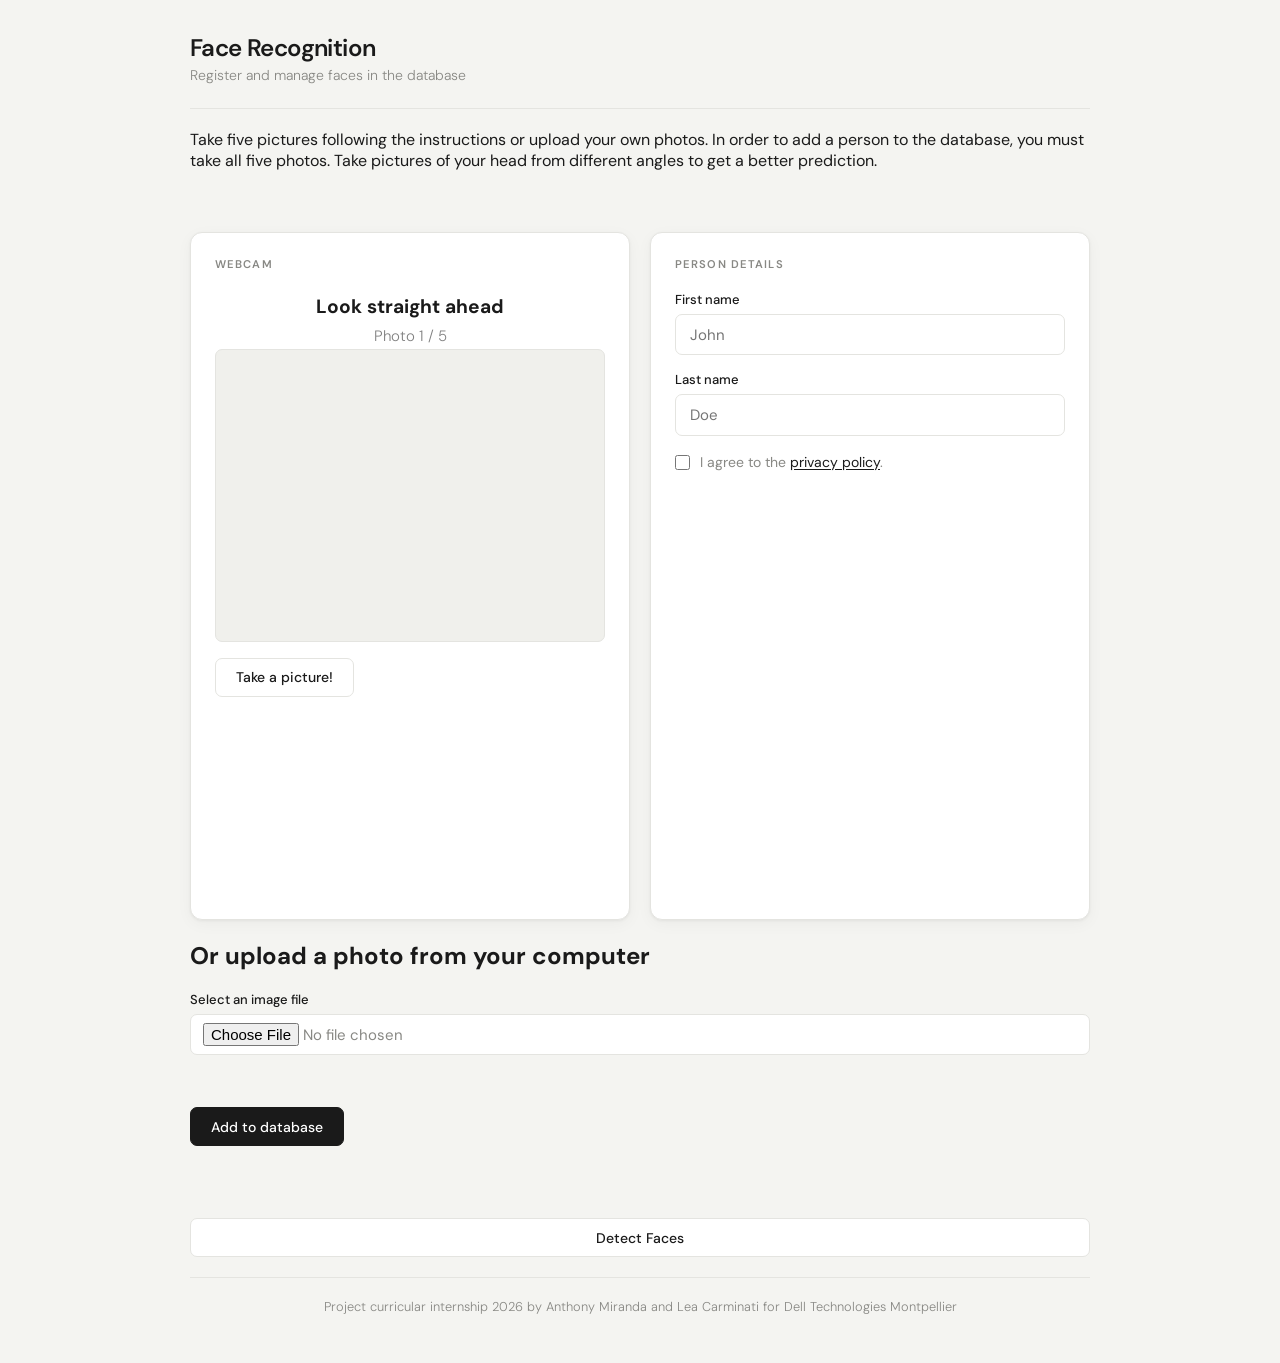
==== siteWeb/index.html @ e2b5a52c "retake pic" ====
<!DOCTYPE html>
<head>
    <meta charset="UTF-8">
    <title>Face Recognition</title>
    <link rel="stylesheet" href="style.css">
</head>
<body>

<div class="container">
 
    <!-- HEADER -->
    <header class="page-header">
        <h1>Face Recognition</h1>
        <p class="subtitle">Register and manage faces in the database</p>
    </header>
    <p>Take five pictures following the instructions or upload your own photos. 
        In order to add a person to the database, you must take all five photos. 
        Take pictures of your head from different angles to get a better prediction.</p>
    </br>

    <!--MAIN GRID  (webcam left and form right) -->
    <div class="main-grid">
        <!-- webcam -->
        <div class="section-card">
            <h2>Webcam</h2>
            
            <p id="instruction" style="font-size: 1.2em; font-weight: bold; text-align: center;">Look straight ahead</p>
            <p id="step" style="text-align: center; color: gray;">Photo 1 / 5</p>

            <div class="webcam-wrapper">
                <video id="webcam" autoplay playsinline></video>
            </div>

            <canvas id="canvas" style="display:none;"></canvas>

            <div class="btn-row">
                <button class="btn btn-secondary" onclick="takePicture()">Take a picture!</button>
            </div>

            <!-- photo grid -->
            <div id="photo-grid" style="display: flex; gap: 8px; flex-wrap: wrap; margin-top: 10px;">
                <div class="photo-slot" id="slot-0">
                    <img id="preview-0" style="display:none; width: 90px; height: 90px; object-fit: cover; border-radius: 6px;" />
                    <button class="btn-delete" id="delete-0" onclick="deletePhoto(0)" style="display:none;">✕</button>
                </div>
                <div class="photo-slot" id="slot-1">
                    <img id="preview-1" style="display:none; width: 90px; height: 90px; object-fit: cover; border-radius: 6px;" />
                    <button class="btn-delete" id="delete-1" onclick="deletePhoto(1)" style="display:none;">✕</button>
                </div>
                <div class="photo-slot" id="slot-2">
                    <img id="preview-2" style="display:none; width: 90px; height: 90px; object-fit: cover; border-radius: 6px;" />
                    <button class="btn-delete" id="delete-2" onclick="deletePhoto(2)" style="display:none;">✕</button>
                </div>
                <div class="photo-slot" id="slot-3">
                    <img id="preview-3" style="display:none; width: 90px; height: 90px; object-fit: cover; border-radius: 6px;" />
                    <button class="btn-delete" id="delete-3" onclick="deletePhoto(3)" style="display:none;">✕</button>
                </div>
                <div class="photo-slot" id="slot-4">
                    <img id="preview-4" style="display:none; width: 90px; height: 90px; object-fit: cover; border-radius: 6px;" />
                    <button class="btn-delete" id="delete-4" onclick="deletePhoto(4)" style="display:none;">✕</button>
                </div>
            </div>
        </div>
 
        <!-- personal info -->
        <div class="section-card">
            <h2>Person details</h2>
 
            <div class="form-group">
                <label for="firstName">First name</label>
                <input type="text" id="firstName" placeholder="John" />
            </div>
 
            <div class="form-group">
                <label for="lastName">Last name</label>
                <input type="text" id="lastName" placeholder="Doe" />
            </div>
 
            <div class="consent-row">
                <input type="checkbox" id="consent" />
                <label for="consent">I agree to the <a href="privacy.html" target="_blank">privacy policy</a>.</label>
            </div>
        </div>
    </div>

    <!-- upload + submit -->
        <h2>Or upload a photo from your computer</h2>

        <div class="form-group">
            <label for="photo">Select an image file</label>
            <input type="file" id="photo" accept="image/*" />
        </div>

        <div class="btn-row">
            <button class="btn btn-primary" onclick="addPerson()">Add to database</button>
        </div>

        <p id="message"></p>
   
    <a href="detection.html" class="btn btn-secondary">Detect Faces</a>
    

    <div class="footer">
        <p>Project curricular internship 2026 by Anthony Miranda and Lea Carminati for Dell Technologies Montpellier</p>   
    </div>    
</div>
 
<script src="script.js"></script>
</body>
</html>
---- siteWeb/style.css ----
/* ============================================================
   style.css — Face Recognition App
   Theme: Clean / Minimal / Professional
   ============================================================ */

@import url('https://fonts.googleapis.com/css2?family=DM+Sans:ital,opsz,wght@0,9..40,300;0,9..40,400;0,9..40,500;0,9..40,600;1,9..40,300&display=swap');

/* ── Variables ── */
:root {
  --bg:           #f4f4f1;
  --surface:      #ffffff;
  --border:       #e4e4e0;
  --border-focus: #1a1a1a;
  --text:         #1a1a1a;
  --text-muted:   #888884;
  --accent:       #1a1a1a;
  --accent-hover: #333333;
  --accent-light: #f0f0ec;
  --success:      #16a34a;
  --radius:       12px;
  --radius-sm:    7px;
  --shadow:       0 1px 3px rgba(0,0,0,.05), 0 4px 16px rgba(0,0,0,.04);
  --font:         'DM Sans', sans-serif;
  --ease:         140ms ease;
}

/* ── Reset ── */
*, *::before, *::after { box-sizing: border-box; margin: 0; padding: 0; }
html { -webkit-font-smoothing: antialiased; }

/* ── Body ── */
body {
  font-family: var(--font);
  background: var(--bg);
  color: var(--text);
  min-height: 100vh;
  padding: 2rem 1.25rem 3rem;
}

/* ── Container ── */
.container {
  max-width: 900px;
  margin: 0 auto;
  display: flex;
  flex-direction: column;
  gap: 1.25rem;
}

/* ── Header ── */
.page-header {
  padding-bottom: 1.5rem;
  border-bottom: 1px solid var(--border);
}

.page-header h1 {
  font-size: 1.5rem;
  font-weight: 600;
  letter-spacing: -0.025em;
}

.page-header .subtitle {
  font-size: 0.875rem;
  color: var(--text-muted);
  font-weight: 300;
  margin-top: 0.2rem;
}

/* ── Section cards ── */
.section-card {
  background: var(--surface);
  border: 1px solid var(--border);
  border-radius: var(--radius);
  padding: 1.5rem;
  box-shadow: var(--shadow);
}

.section-card h2 {
  font-size: 0.7rem;
  font-weight: 600;
  letter-spacing: 0.1em;
  text-transform: uppercase;
  color: var(--text-muted);
  margin-bottom: 1.25rem;
}

/* ── 2-column grid ── */
.main-grid {
  display: grid;
  grid-template-columns: 1fr 1fr;
  gap: 1.25rem;
}

/* ── Webcam ── */
.webcam-wrapper {
  width: 100%;
  aspect-ratio: 4 / 3;
  background: var(--accent-light);
  border: 1px solid var(--border);
  border-radius: var(--radius-sm);
  overflow: hidden;
}

.webcam-wrapper video {
  width: 100%;
  height: 100%;
  object-fit: cover;
  display: block;
}

#preview {
  display: block;
  margin-top: 1rem;
  max-width: 160px;
  width: auto;
  height: auto;
  border-radius: var(--radius-sm);
  border: 1px solid var(--border);
}

/* ── Form ── */
.form-group {
  display: flex;
  flex-direction: column;
  gap: 0.375rem;
  margin-bottom: 1rem;
}

.form-group:last-of-type { margin-bottom: 0; }

.form-group label {
  font-size: 0.8125rem;
  font-weight: 500;
}

.form-group input[type="text"],
.form-group input[type="file"] {
  font-family: var(--font);
  font-size: 0.9375rem;
  padding: 0.6rem 0.875rem;
  border: 1px solid var(--border);
  border-radius: var(--radius-sm);
  background: var(--surface);
  color: var(--text);
  outline: none;
  width: 100%;
  transition: border-color var(--ease), box-shadow var(--ease);
}

.form-group input[type="text"]:focus,
.form-group input[type="file"]:focus {
  border-color: var(--border-focus);
  box-shadow: 0 0 0 3px rgba(26,26,26,.07);
}

.form-group input[type="file"] {
  padding: 0.5rem 0.75rem;
  color: var(--text-muted);
  cursor: pointer;
}

/* ── Consent ── */
.consent-row {
  display: flex;
  align-items: flex-start;
  gap: 0.625rem;
  margin-top: 0.75rem;
}

.consent-row input[type="checkbox"] {
  width: 15px;
  height: 15px;
  accent-color: var(--accent);
  cursor: pointer;
  flex-shrink: 0;
  margin-top: 3px;
}

.consent-row label {
  font-size: 0.875rem;
  color: var(--text-muted);
  line-height: 1.45;
}

.consent-row a {
  color: var(--text);
  text-decoration: underline;
  text-underline-offset: 2px;
}

/* ── Buttons ── */
.btn {
  display: inline-flex;
  align-items: center;
  justify-content: center;
  font-family: var(--font);
  font-size: 0.875rem;
  font-weight: 500;
  padding: 0.6rem 1.25rem;
  border-radius: var(--radius-sm);
  border: 1px solid transparent;
  cursor: pointer;
  text-decoration: none;
  white-space: nowrap;
  transition: background var(--ease), border-color var(--ease), transform var(--ease);
}

.btn:active { transform: scale(0.97); }

.btn-primary {
  background: var(--accent);
  color: #fff;
  border-color: var(--accent);
}
.btn-primary:hover {
  background: var(--accent-hover);
  border-color: var(--accent-hover);
}

.btn-secondary {
  background: var(--surface);
  color: var(--text);
  border-color: var(--border);
}
.btn-secondary:hover { background: var(--accent-light); }

.btn-row {
  display: flex;
  gap: 0.75rem;
  flex-wrap: wrap;
  margin-top: 1rem;
}

/* ── Result image ── */
#result {
  display: block;
  margin-top: 1rem;
  max-width: 400px;
  width: auto;
  height: auto;
  border-radius: var(--radius-sm);
  border: 1px solid var(--border);
}

/* ── Message ── */
#message {
  font-size: 0.875rem;
  color: var(--success);
  margin-top: 0.75rem;
  min-height: 1.25rem;
}

/* ── Footer ── */
.footer {
  border-top: 1px solid var(--border);
  padding-top: 1.25rem;
  text-align: center;
}

.footer p {
  font-size: 0.8rem;
  color: var(--text-muted);
  font-weight: 300;
}

.section-card h1 {
  font-size: 1.25rem;
  font-weight: 600;
  letter-spacing: -0.02em;
  margin-bottom: 1.5rem;
}
 
.section-card h3 {
  font-size: 0.9375rem;
  font-weight: 600;
  letter-spacing: -0.01em;
  margin-top: 1.75rem;
  margin-bottom: 0.5rem;
}
 
.section-card h3:first-child {
  margin-top: 0;
}
 
.section-card p {
  font-size: 0.9375rem;
  font-weight: 300;
  line-height: 1.7;
}
 
.section-card ul {
  list-style: none;
  display: flex;
  flex-direction: column;
  gap: 0.375rem;
  margin-top: 0.5rem;
}
 
.section-card ul li {
  font-size: 0.9375rem;
  font-weight: 300;
  line-height: 1.6;
  padding-left: 1rem;
  position: relative;
}
 
.section-card ul li::before {
  content: '—';
  position: absolute;
  left: 0;
  color: var(--text-muted);
}
 
.section-card a {
  color: var(--text);
  text-decoration: underline;
  text-underline-offset: 2px;
}
 
/* ── Responsive ── */
@media (max-width: 640px) {
  body { padding: 1.25rem 1rem 2.5rem; }
 
  .main-grid { grid-template-columns: 1fr; }
}
.photo-slot {
    position: relative;
    width: 90px;
    height: 90px;
}

.btn-delete {
    position: absolute;
    top: 2px;
    right: 2px;
    background: red;
    color: white;
    border: none;
    border-radius: 50%;
    width: 20px;
    height: 20px;
    cursor: pointer;
    font-size: 10px;
    line-height: 20px;
    text-align: center;
    padding: 0;
}
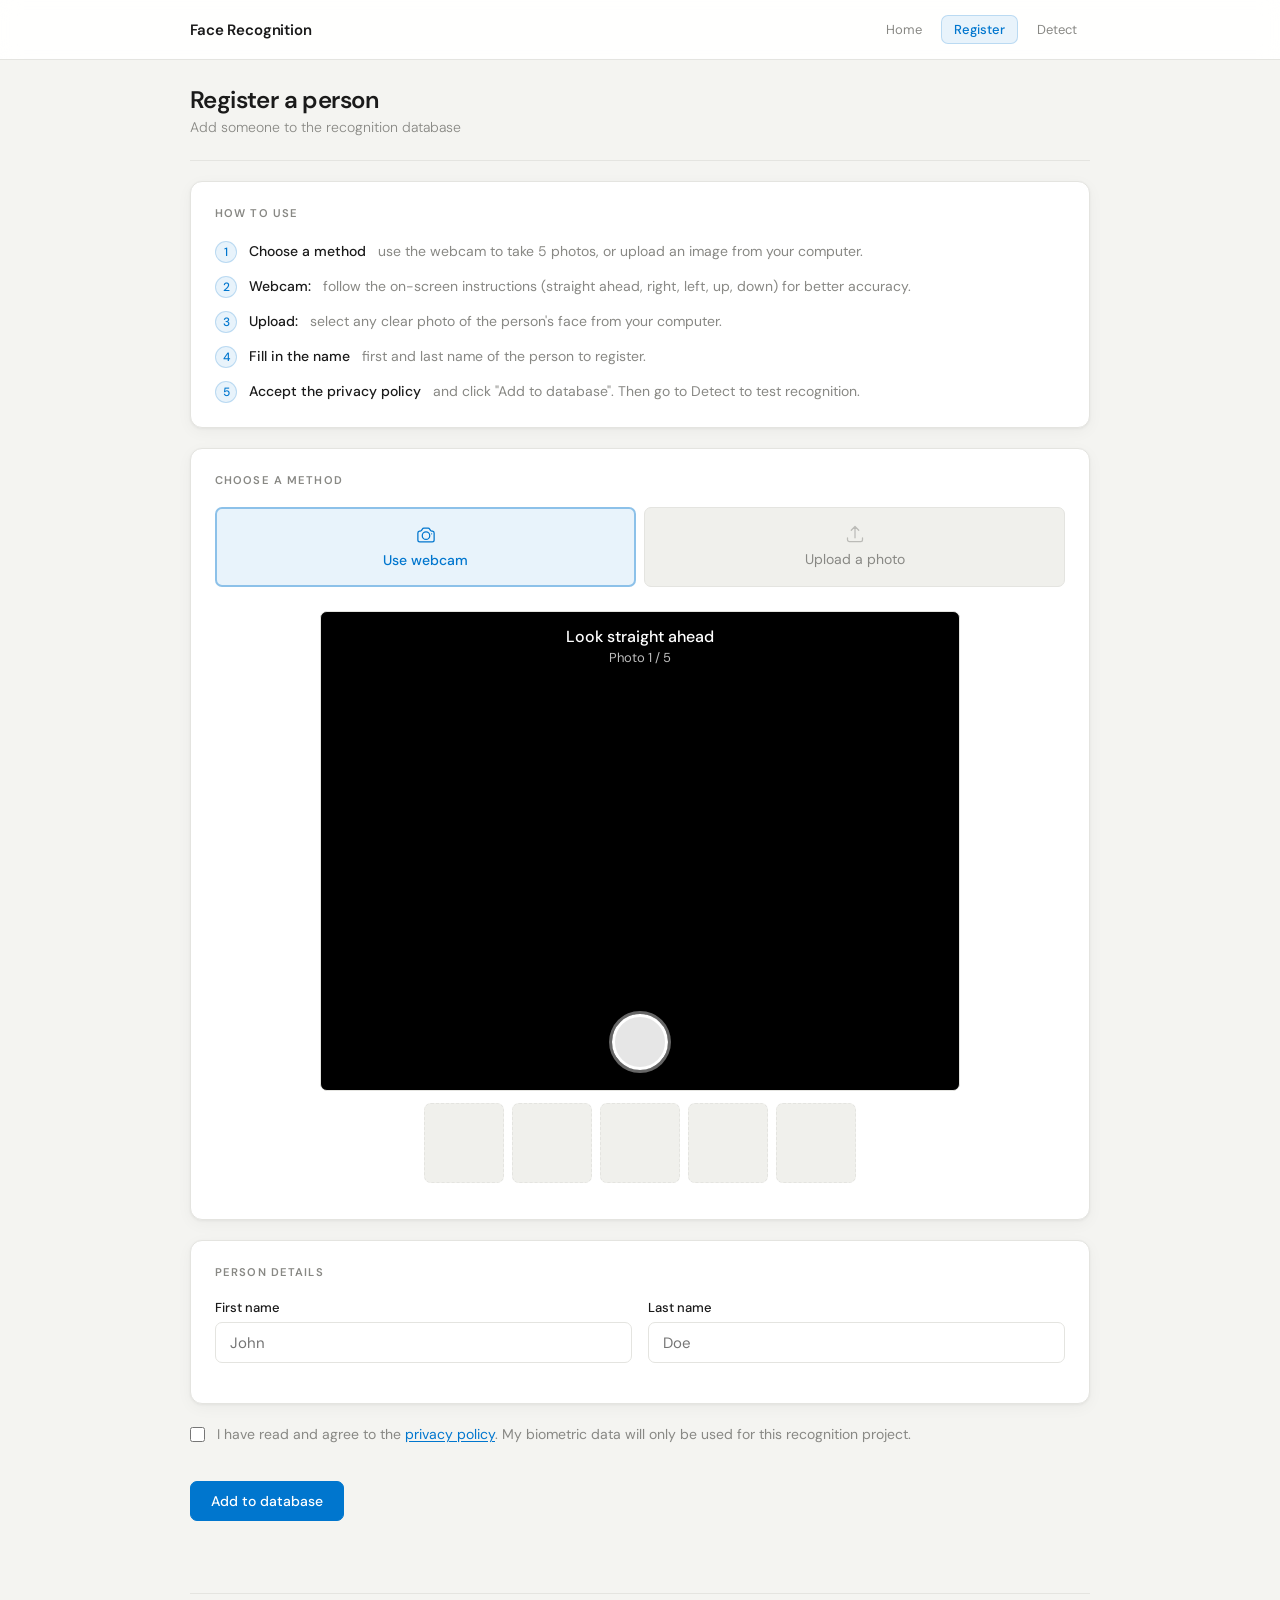
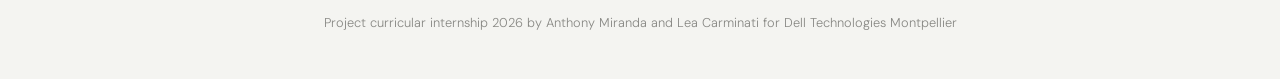
==== commit 1cf9e91e: "v2 site web + start evaluation" ====
--- a/siteWeb/index.html
+++ b/siteWeb/index.html
@@ -1,110 +1,138 @@
 <!DOCTYPE html>
+<html lang="en">
 <head>
     <meta charset="UTF-8">
-    <title>Face Recognition</title>
+    <meta name="viewport" content="width=device-width, initial-scale=1.0">
+    <title>Face Recognition — Register</title>
     <link rel="stylesheet" href="style.css">
 </head>
 <body>
 
+<nav class="navbar">
+    <div class="navbar-inner">
+        <span class="nav-brand">Face Recognition</span>
+        <div class="nav-links">
+            <a href="home.html" class="nav-link">Home</a>
+            <a href="index.html" class="nav-link active">Register</a>
+            <a href="detection.html" class="nav-link">Detect</a>
+        </div>
+    </div>
+</nav>
+
 <div class="container">
- 
-    <!-- HEADER -->
+
     <header class="page-header">
-        <h1>Face Recognition</h1>
-        <p class="subtitle">Register and manage faces in the database</p>
+        <h1>Register a person</h1>
+        <p class="subtitle">Add someone to the recognition database</p>
     </header>
-    <p>Take five pictures following the instructions or upload your own photos. 
-        In order to add a person to the database, you must take all five photos. 
-        Take pictures of your head from different angles to get a better prediction.</p>
-    </br>
 
-    <!--MAIN GRID  (webcam left and form right) -->
-    <div class="main-grid">
-        <!-- webcam -->
-        <div class="section-card">
-            <h2>Webcam</h2>
-            
-            <p id="instruction" style="font-size: 1.2em; font-weight: bold; text-align: center;">Look straight ahead</p>
-            <p id="step" style="text-align: center; color: gray;">Photo 1 / 5</p>
+    <!-- HOW TO USE -->
+    <div class="section-card">
+        <h2>How to use</h2>
+        <ol class="steps-list">
+            <li><strong>Choose a method</strong>use the webcam to take 5 photos, or upload an image from your computer.</li>
+            <li><strong>Webcam:</strong>follow the on-screen instructions (straight ahead, right, left, up, down) for better accuracy.</li>
+            <li><strong>Upload:</strong>select any clear photo of the person's face from your computer.</li>
+            <li><strong>Fill in the name</strong>first and last name of the person to register.</li>
+            <li><strong>Accept the privacy policy</strong>and click "Add to database". Then go to Detect to test recognition.</li>
+        </ol>
+    </div>
 
+    <!-- SENDING METHOD -->
+    <div class="section-card">
+        <h2>Choose a method</h2>
+
+        <div class="method-toggle">
+            <button class="method-btn active" id="btn-cam" onclick="switchMethod('cam')">
+                <svg width="20" height="20" fill="none" stroke="currentColor" stroke-width="1.5" viewBox="0 0 24 24" aria-hidden="true"><path stroke-linecap="round" stroke-linejoin="round" d="M6.827 6.175A2.31 2.31 0 0 1 5.186 7.23c-.38.054-.757.112-1.134.175C2.999 7.58 2.25 8.507 2.25 9.574V18a2.25 2.25 0 0 0 2.25 2.25h15A2.25 2.25 0 0 0 21.75 18V9.574c0-1.067-.75-1.994-1.802-2.169a47.865 47.865 0 0 0-1.134-.175 2.31 2.31 0 0 1-1.64-1.055l-.822-1.316a2.192 2.192 0 0 0-1.736-1.039 48.774 48.774 0 0 0-5.232 0 2.192 2.192 0 0 0-1.736 1.039l-.821 1.316Z"/><path stroke-linecap="round" stroke-linejoin="round" d="M16.5 12.75a4.5 4.5 0 1 1-9 0 4.5 4.5 0 0 1 9 0ZM18.75 10.5h.008v.008h-.008V10.5Z"/></svg>
+                Use webcam
+            </button>
+            <button class="method-btn" id="btn-upload" onclick="switchMethod('upload')">
+                <svg width="20" height="20" fill="none" stroke="currentColor" stroke-width="1.5" viewBox="0 0 24 24" aria-hidden="true"><path stroke-linecap="round" stroke-linejoin="round" d="M3 16.5v2.25A2.25 2.25 0 0 0 5.25 21h13.5A2.25 2.25 0 0 0 21 18.75V16.5m-13.5-9L12 3m0 0 4.5 4.5M12 3v13.5"/></svg>
+                Upload a photo
+            </button>
+        </div>
+
+        <!-- WEBCAM PANEL -->
+        <div id="panel-cam">
             <div class="webcam-wrapper">
-                <video id="webcam" autoplay playsinline></video>
+                <video id="webcam" autoplay playsinline style="transform: scaleX(-1);"></video>
+                <div class="cam-overlay">
+                    <div class="cam-overlay-top">
+                        <p id="instruction" class="cam-instruction-overlay">Look straight ahead</p>
+                        <p id="step" class="cam-step-overlay">Photo 1 / 5</p>
+                    </div>
+                    <div class="cam-overlay-bottom">
+                        <button class="btn-capture" onclick="takePicture()" title="Take a picture"></button>
+                    </div>
+                </div>
             </div>
-
             <canvas id="canvas" style="display:none;"></canvas>
 
-            <div class="btn-row">
-                <button class="btn btn-secondary" onclick="takePicture()">Take a picture!</button>
+            <div id="photo-grid">
+                <div class="photo-slot" id="slot-0"><img id="preview-0" style="display:none;" /><button class="btn-delete" id="delete-0" onclick="deletePhoto(0)" style="display:none;">✕</button></div>
+                <div class="photo-slot" id="slot-1"><img id="preview-1" style="display:none;" /><button class="btn-delete" id="delete-1" onclick="deletePhoto(1)" style="display:none;">✕</button></div>
+                <div class="photo-slot" id="slot-2"><img id="preview-2" style="display:none;" /><button class="btn-delete" id="delete-2" onclick="deletePhoto(2)" style="display:none;">✕</button></div>
+                <div class="photo-slot" id="slot-3"><img id="preview-3" style="display:none;" /><button class="btn-delete" id="delete-3" onclick="deletePhoto(3)" style="display:none;">✕</button></div>
+                <div class="photo-slot" id="slot-4"><img id="preview-4" style="display:none;" /><button class="btn-delete" id="delete-4" onclick="deletePhoto(4)" style="display:none;">✕</button></div>
             </div>
+        </div>
 
-            <!-- photo grid -->
-            <div id="photo-grid" style="display: flex; gap: 8px; flex-wrap: wrap; margin-top: 10px;">
-                <div class="photo-slot" id="slot-0">
-                    <img id="preview-0" style="display:none; width: 90px; height: 90px; object-fit: cover; border-radius: 6px;" />
-                    <button class="btn-delete" id="delete-0" onclick="deletePhoto(0)" style="display:none;">✕</button>
-                </div>
-                <div class="photo-slot" id="slot-1">
-                    <img id="preview-1" style="display:none; width: 90px; height: 90px; object-fit: cover; border-radius: 6px;" />
-                    <button class="btn-delete" id="delete-1" onclick="deletePhoto(1)" style="display:none;">✕</button>
-                </div>
-                <div class="photo-slot" id="slot-2">
-                    <img id="preview-2" style="display:none; width: 90px; height: 90px; object-fit: cover; border-radius: 6px;" />
-                    <button class="btn-delete" id="delete-2" onclick="deletePhoto(2)" style="display:none;">✕</button>
-                </div>
-                <div class="photo-slot" id="slot-3">
-                    <img id="preview-3" style="display:none; width: 90px; height: 90px; object-fit: cover; border-radius: 6px;" />
-                    <button class="btn-delete" id="delete-3" onclick="deletePhoto(3)" style="display:none;">✕</button>
-                </div>
-                <div class="photo-slot" id="slot-4">
-                    <img id="preview-4" style="display:none; width: 90px; height: 90px; object-fit: cover; border-radius: 6px;" />
-                    <button class="btn-delete" id="delete-4" onclick="deletePhoto(4)" style="display:none;">✕</button>
+        <!-- UPLOAD PANEL -->
+        <div id="panel-upload" style="display:none;">
+            <div class="upload-zone">
+                <svg width="28" height="28" fill="none" stroke="currentColor" stroke-width="1.5" viewBox="0 0 24 24" aria-hidden="true"><path stroke-linecap="round" stroke-linejoin="round" d="m2.25 15.75 5.159-5.159a2.25 2.25 0 0 1 3.182 0l5.159 5.159m-1.5-1.5 1.409-1.409a2.25 2.25 0 0 1 3.182 0l2.909 2.909m-18 3.75h16.5a1.5 1.5 0 0 0 1.5-1.5V6a1.5 1.5 0 0 0-1.5-1.5H3.75A1.5 1.5 0 0 0 2.25 6v12a1.5 1.5 0 0 0 1.5 1.5Zm10.5-11.25h.008v.008h-.008V8.25Zm.375 0a.375.375 0 1 1-.75 0 .375.375 0 0 1 .75 0Z"/></svg>
+                <p class="upload-title">Select a photo from your computer</p>
+                <p class="upload-hint">JPG, PNG — clear face, good lighting</p>
+                <div class="form-group" style="margin-top: 0.75rem; margin-bottom: 0;">
+                    <input type="file" id="photo" accept="image/*" />
                 </div>
             </div>
         </div>
- 
-        <!-- personal info -->
-        <div class="section-card">
-            <h2>Person details</h2>
- 
+    </div>
+
+    <!-- PERSON DETAILS -->
+    <div class="section-card">
+        <h2>Person details</h2>
+        <div class="name-grid">
             <div class="form-group">
                 <label for="firstName">First name</label>
                 <input type="text" id="firstName" placeholder="John" />
             </div>
- 
             <div class="form-group">
                 <label for="lastName">Last name</label>
                 <input type="text" id="lastName" placeholder="Doe" />
             </div>
- 
-            <div class="consent-row">
-                <input type="checkbox" id="consent" />
-                <label for="consent">I agree to the <a href="privacy.html" target="_blank">privacy policy</a>.</label>
-            </div>
         </div>
     </div>
 
-    <!-- upload + submit -->
-        <h2>Or upload a photo from your computer</h2>
+    <!-- PRIVACY + SUBMIT -->
+    <div class="consent-row">
+        <input type="checkbox" id="consent" />
+        <label for="consent">I have read and agree to the <a href="privacy.html" target="_blank">privacy policy</a>. My biometric data will only be used for this recognition project.</label>
+    </div>
 
-        <div class="form-group">
-            <label for="photo">Select an image file</label>
-            <input type="file" id="photo" accept="image/*" />
-        </div>
+    <div class="btn-row">
+        <button class="btn btn-primary" onclick="addPerson()">Add to database</button>
+    </div>
 
-        <div class="btn-row">
-            <button class="btn btn-primary" onclick="addPerson()">Add to database</button>
-        </div>
-
-        <p id="message"></p>
-   
-    <a href="detection.html" class="btn btn-secondary">Detect Faces</a>
-    
+    <p id="message"></p>
 
     <div class="footer">
-        <p>Project curricular internship 2026 by Anthony Miranda and Lea Carminati for Dell Technologies Montpellier</p>   
-    </div>    
+        <p>Project curricular internship 2026 by Anthony Miranda and Lea Carminati for Dell Technologies Montpellier</p>
+    </div>
+
 </div>
- 
+
 <script src="script.js"></script>
+<script>
+function switchMethod(method) {
+    document.getElementById('panel-cam').style.display    = method === 'cam'    ? 'block' : 'none';
+    document.getElementById('panel-upload').style.display = method === 'upload' ? 'block' : 'none';
+    document.getElementById('btn-cam').classList.toggle('active', method === 'cam');
+    document.getElementById('btn-upload').classList.toggle('active', method === 'upload');
+    if (method === 'cam') startWebcam();
+}
+</script>
 </body>
 </html>
--- a/siteWeb/style.css
+++ b/siteWeb/style.css
@@ -16,12 +16,15 @@
   --accent:       #1a1a1a;
   --accent-hover: #333333;
   --accent-light: #f0f0ec;
+  --dell-blue:    #0076CE;
+  --dell-blue-bg: #e8f3fb;
   --success:      #16a34a;
   --radius:       12px;
   --radius-sm:    7px;
   --shadow:       0 1px 3px rgba(0,0,0,.05), 0 4px 16px rgba(0,0,0,.04);
   --font:         'DM Sans', sans-serif;
   --ease:         140ms ease;
+  --navbar-h:     60px;
 }
 
 /* ── Reset ── */
@@ -34,7 +37,10 @@
   background: var(--bg);
   color: var(--text);
   min-height: 100vh;
-  padding: 2rem 1.25rem 3rem;
+  padding-top: calc(var(--navbar-h) + 1.5rem);
+  padding-bottom: 3rem;
+  padding-left: 1.25rem;
+  padding-right: 1.25rem;
 }
 
 /* ── Container ── */
@@ -44,6 +50,66 @@
   display: flex;
   flex-direction: column;
   gap: 1.25rem;
+}
+
+/* ── Navbar — sticky ── */
+.navbar {
+  position: fixed;
+  top: 0;
+  left: 0;
+  right: 0;
+  z-index: 100;
+  height: var(--navbar-h);
+  background: rgba(255, 255, 255, 0.92);
+  backdrop-filter: blur(10px);
+  -webkit-backdrop-filter: blur(10px);
+  border-bottom: 1px solid var(--border);
+  display: flex;
+  align-items: center;
+  padding: 0 2rem;
+}
+
+.navbar-inner {
+  max-width: 900px;
+  width: 100%;
+  margin: 0 auto;
+  display: flex;
+  align-items: center;
+  justify-content: space-between;
+}
+
+.nav-brand {
+  font-size: 0.9375rem;
+  font-weight: 600;
+  letter-spacing: -0.01em;
+}
+
+.nav-links {
+  display: flex;
+  gap: 6px;
+}
+
+.nav-link {
+  font-size: 0.8125rem;
+  font-weight: 400;
+  padding: 5px 12px;
+  border-radius: var(--radius-sm);
+  border: 1px solid transparent;
+  color: var(--text-muted);
+  text-decoration: none;
+  transition: background var(--ease), color var(--ease), border-color var(--ease);
+}
+
+.nav-link:hover {
+  background: var(--accent-light);
+  color: var(--text);
+}
+
+.nav-link.active {
+  background: var(--dell-blue-bg);
+  color: var(--dell-blue);
+  border-color: rgba(0, 118, 206, 0.2);
+  font-weight: 500;
 }
 
 /* ── Header ── */
@@ -83,38 +149,250 @@
   margin-bottom: 1.25rem;
 }
 
-/* ── 2-column grid ── */
-.main-grid {
+/* ── How to use — always visible ── */
+.steps-list {
+  list-style: none;
+  display: flex;
+  flex-direction: column;
+  gap: 0.75rem;
+  counter-reset: steps;
+}
+
+.steps-list li {
+  display: flex;
+  gap: 12px;
+  font-size: 0.875rem;
+  color: var(--text-muted);
+  line-height: 1.6;
+  counter-increment: steps;
+}
+
+.steps-list li::before {
+  content: counter(steps);
+  min-width: 22px;
+  height: 22px;
+  border-radius: 50%;
+  background: var(--dell-blue-bg);
+  border: 1px solid rgba(0, 118, 206, 0.2);
+  display: flex;
+  align-items: center;
+  justify-content: center;
+  font-size: 0.75rem;
+  font-weight: 500;
+  color: var(--dell-blue);
+  flex-shrink: 0;
+  margin-top: 1px;
+}
+
+.steps-list li strong {
+  color: var(--text);
+  font-weight: 500;
+}
+
+/* ── Method toggle ── */
+.method-toggle {
   display: grid;
   grid-template-columns: 1fr 1fr;
-  gap: 1.25rem;
-}
+  gap: 8px;
+  margin-bottom: 1.5rem;
+}
+
+.method-btn {
+  display: flex;
+  flex-direction: column;
+  align-items: center;
+  gap: 6px;
+  padding: 1rem;
+  border-radius: var(--radius-sm);
+  border: 1px solid var(--border);
+  background: var(--accent-light);
+  font-family: var(--font);
+  font-size: 0.875rem;
+  color: var(--text-muted);
+  cursor: pointer;
+  transition: background var(--ease), border-color var(--ease), color var(--ease);
+}
+
+.method-btn svg { opacity: 0.5; transition: opacity var(--ease); }
+
+.method-btn:hover {
+  background: var(--surface);
+  color: var(--text);
+  border-color: #ccc;
+}
+
+.method-btn:hover svg { opacity: 0.8; }
+
+.method-btn.active {
+  background: var(--dell-blue-bg);
+  color: var(--dell-blue);
+  border: 2px solid rgba(0, 118, 206, 0.4);
+  font-weight: 500;
+}
+
+.method-btn.active svg { opacity: 1; }
 
 /* ── Webcam ── */
+.cam-instruction {
+  font-size: 1rem;
+  font-weight: 500;
+  text-align: center;
+  margin-bottom: 2px;
+}
+
+.cam-step {
+  font-size: 0.8125rem;
+  color: var(--text-muted);
+  text-align: center;
+  margin-bottom: 0.75rem;
+}
+
 .webcam-wrapper {
-  width: 100%;
-  aspect-ratio: 4 / 3;
-  background: var(--accent-light);
+  position: relative;
+  width: 640px;
+  height: 480px;
+  background: #000;
   border: 1px solid var(--border);
   border-radius: var(--radius-sm);
   overflow: hidden;
+  margin: 0 auto 0.75rem;
 }
 
 .webcam-wrapper video {
+  width: 640px;
+  height: 480px;
+  display: block;
+}
+
+/* ── Camera overlay ── */
+.cam-overlay {
+  position: absolute;
+  top: 0; left: 0;
+  width: 100%; height: 100%;
+  display: flex;
+  flex-direction: column;
+  justify-content: space-between;
+  pointer-events: none;
+}
+
+.cam-overlay-top {
+  padding: 14px 0 10px;
+  text-align: center;
+  background: linear-gradient(to bottom, rgba(0,0,0,0.45) 0%, transparent 100%);
+}
+
+.cam-instruction-overlay {
+  font-size: 1rem;
+  font-weight: 500;
+  color: #fff;
+  text-shadow: 0 1px 3px rgba(0,0,0,0.5);
+}
+
+.cam-step-overlay {
+  font-size: 0.8125rem;
+  color: rgba(255,255,255,0.75);
+  margin-top: 2px;
+}
+
+.cam-overlay-bottom {
+  padding-bottom: 20px;
+  display: flex;
+  justify-content: center;
+  pointer-events: all;
+  background: linear-gradient(to top, rgba(0,0,0,0.35) 0%, transparent 100%);
+}
+
+.btn-capture {
+  width: 56px;
+  height: 56px;
+  border-radius: 50%;
+  background: rgba(255,255,255,0.9);
+  border: 3px solid rgba(255,255,255,1);
+  box-shadow: 0 0 0 3px rgba(255,255,255,0.4);
+  cursor: pointer;
+  transition: transform 120ms ease, background 120ms ease;
+}
+
+.btn-capture:hover {
+  background: #fff;
+  transform: scale(1.07);
+}
+
+.btn-capture:active {
+  transform: scale(0.93);
+}
+
+#photo-grid {
+  display: flex;
+  gap: 8px;
+  flex-wrap: wrap;
+  margin-bottom: 0.75rem;
+  justify-content: center;
+}
+
+.photo-slot {
+  position: relative;
+  width: 80px;
+  height: 80px;
+  border-radius: var(--radius-sm);
+  border: 1px dashed var(--border);
+  background: var(--accent-light);
+  overflow: hidden;
+}
+
+.photo-slot img {
   width: 100%;
   height: 100%;
   object-fit: cover;
-  display: block;
-}
-
-#preview {
-  display: block;
-  margin-top: 1rem;
-  max-width: 160px;
-  width: auto;
-  height: auto;
   border-radius: var(--radius-sm);
-  border: 1px solid var(--border);
+}
+
+.btn-delete {
+  position: absolute;
+  top: 3px;
+  right: 3px;
+  background: rgba(220, 38, 38, 0.85);
+  color: white;
+  border: none;
+  border-radius: 50%;
+  width: 20px;
+  height: 20px;
+  cursor: pointer;
+  font-size: 9px;
+  line-height: 20px;
+  text-align: center;
+  padding: 0;
+}
+
+/* ── Upload zone ── */
+.upload-zone {
+  border: 1px dashed var(--border);
+  border-radius: var(--radius-sm);
+  padding: 2rem 1.5rem;
+  text-align: center;
+  display: flex;
+  flex-direction: column;
+  align-items: center;
+  gap: 6px;
+  color: var(--text-muted);
+}
+
+.upload-title {
+  font-size: 0.9375rem;
+  font-weight: 500;
+  color: var(--text);
+}
+
+.upload-hint {
+  font-size: 0.8125rem;
+  color: var(--text-muted);
+}
+
+/* ── Name grid ── */
+.name-grid {
+  display: grid;
+  grid-template-columns: 1fr 1fr;
+  gap: 1rem;
 }
 
 /* ── Form ── */
@@ -148,8 +426,8 @@
 
 .form-group input[type="text"]:focus,
 .form-group input[type="file"]:focus {
-  border-color: var(--border-focus);
-  box-shadow: 0 0 0 3px rgba(26,26,26,.07);
+  border-color: var(--dell-blue);
+  box-shadow: 0 0 0 3px rgba(0, 118, 206, 0.08);
 }
 
 .form-group input[type="file"] {
@@ -162,14 +440,13 @@
 .consent-row {
   display: flex;
   align-items: flex-start;
-  gap: 0.625rem;
-  margin-top: 0.75rem;
+  gap: 0.75rem;
 }
 
 .consent-row input[type="checkbox"] {
   width: 15px;
   height: 15px;
-  accent-color: var(--accent);
+  accent-color: var(--dell-blue);
   cursor: pointer;
   flex-shrink: 0;
   margin-top: 3px;
@@ -178,11 +455,12 @@
 .consent-row label {
   font-size: 0.875rem;
   color: var(--text-muted);
-  line-height: 1.45;
+  line-height: 1.5;
+  cursor: pointer;
 }
 
 .consent-row a {
-  color: var(--text);
+  color: var(--dell-blue);
   text-decoration: underline;
   text-underline-offset: 2px;
 }
@@ -207,13 +485,13 @@
 .btn:active { transform: scale(0.97); }
 
 .btn-primary {
-  background: var(--accent);
+  background: var(--dell-blue);
   color: #fff;
-  border-color: var(--accent);
+  border-color: var(--dell-blue);
 }
 .btn-primary:hover {
-  background: var(--accent-hover);
-  border-color: var(--accent-hover);
+  background: #005fa3;
+  border-color: #005fa3;
 }
 
 .btn-secondary {
@@ -230,16 +508,7 @@
   margin-top: 1rem;
 }
 
-/* ── Result image ── */
-#result {
-  display: block;
-  margin-top: 1rem;
-  max-width: 400px;
-  width: auto;
-  height: auto;
-  border-radius: var(--radius-sm);
-  border: 1px solid var(--border);
-}
+.btn-row.centered { justify-content: center; }
 
 /* ── Message ── */
 #message {
@@ -249,6 +518,242 @@
   min-height: 1.25rem;
 }
 
+/* ── Detection legend ── */
+.legend {
+  display: flex;
+  gap: 1.25rem;
+  margin-top: 0.875rem;
+}
+
+.legend-item {
+  display: flex;
+  align-items: center;
+  gap: 6px;
+  font-size: 0.8125rem;
+  color: var(--text-muted);
+}
+
+.legend-dot {
+  width: 10px;
+  height: 10px;
+  border-radius: 50%;
+  flex-shrink: 0;
+}
+
+.legend-dot.green { background: #16a34a; }
+.legend-dot.red   { background: #dc2626; }
+
+/* ── Home page ── */
+.hero {
+  text-align: center;
+  padding: 2.5rem 1rem 1.5rem;
+}
+
+.hero-badge {
+  display: inline-block;
+  font-size: 0.6875rem;
+  font-weight: 500;
+  text-transform: uppercase;
+  letter-spacing: 0.09em;
+  color: var(--dell-blue);
+  background: var(--dell-blue-bg);
+  border: 1px solid rgba(0, 118, 206, 0.2);
+  padding: 4px 12px;
+  border-radius: 99px;
+  margin-bottom: 1.25rem;
+}
+
+.hero-title {
+  font-size: 1.875rem;
+  font-weight: 600;
+  letter-spacing: -0.03em;
+  line-height: 1.25;
+  margin-bottom: 0.875rem;
+}
+
+.hero-sub {
+  font-size: 0.9375rem;
+  color: var(--text-muted);
+  font-weight: 300;
+  line-height: 1.7;
+  max-width: 520px;
+  margin: 0 auto 2rem;
+}
+
+.home-divider {
+  height: 1px;
+  background: var(--border);
+}
+
+.section-label {
+  font-size: 0.6875rem;
+  font-weight: 600;
+  letter-spacing: 0.1em;
+  text-transform: uppercase;
+  color: var(--text-muted);
+  margin-bottom: 1rem;
+}
+
+.home-section {
+  display: flex;
+  flex-direction: column;
+  gap: 0.75rem;
+}
+
+.home-text {
+  font-size: 0.9375rem;
+  font-weight: 300;
+  color: var(--text-muted);
+  line-height: 1.75;
+}
+
+.hiw-list {
+  display: flex;
+  flex-direction: column;
+  gap: 1.25rem;
+}
+
+.hiw-item {
+  display: flex;
+  gap: 1rem;
+  align-items: flex-start;
+}
+
+.hiw-icon {
+  font-size: 0.6875rem;
+  font-weight: 600;
+  color: var(--dell-blue);
+  letter-spacing: 0.05em;
+  min-width: 24px;
+  padding-top: 3px;
+}
+
+.hiw-title {
+  font-size: 0.9375rem;
+  font-weight: 500;
+  margin-bottom: 3px;
+}
+
+.hiw-desc {
+  font-size: 0.875rem;
+  font-weight: 300;
+  color: var(--text-muted);
+  line-height: 1.65;
+}
+
+/* ── CTA grid (home) ── */
+.cta-grid {
+  display: grid;
+  grid-template-columns: 1fr 1fr;
+  gap: 1rem;
+}
+
+.cta-card {
+  background: var(--surface);
+  border: 1px solid var(--border);
+  border-radius: var(--radius);
+  padding: 1.5rem;
+  display: flex;
+  flex-direction: column;
+  gap: 0.625rem;
+  box-shadow: var(--shadow);
+}
+
+.cta-card.cta-main {
+  border: 2px solid var(--dell-blue);
+}
+
+.cta-label {
+  font-size: 0.6875rem;
+  font-weight: 600;
+  text-transform: uppercase;
+  letter-spacing: 0.1em;
+  color: var(--dell-blue);
+}
+
+.cta-title {
+  font-size: 1rem;
+  font-weight: 600;
+  letter-spacing: -0.01em;
+}
+
+.cta-desc {
+  font-size: 0.875rem;
+  font-weight: 300;
+  color: var(--text-muted);
+  line-height: 1.6;
+  flex: 1;
+}
+
+/* ── Privacy page ── */
+.privacy-wrap {
+  padding: 2rem 0 3rem;
+  max-width: 660px;
+}
+
+.privacy-wrap h1 {
+  font-size: 1.75rem;
+  font-weight: 600;
+  letter-spacing: -0.03em;
+  margin-bottom: 0.5rem;
+}
+
+.privacy-meta {
+  font-size: 0.8125rem;
+  color: var(--text-muted);
+  font-weight: 300;
+  margin-bottom: 2.5rem;
+  padding-bottom: 1.5rem;
+  border-bottom: 1px solid var(--border);
+}
+
+.privacy-wrap h3 {
+  font-size: 0.75rem;
+  font-weight: 600;
+  text-transform: uppercase;
+  letter-spacing: 0.09em;
+  color: var(--text-muted);
+  margin-top: 2.25rem;
+  margin-bottom: 0.625rem;
+}
+
+.privacy-wrap p {
+  font-size: 0.9375rem;
+  font-weight: 300;
+  line-height: 1.8;
+  color: var(--text);
+}
+
+.privacy-wrap ul {
+  list-style: none;
+  display: flex;
+  flex-direction: column;
+  gap: 0.375rem;
+  margin-top: 0.5rem;
+}
+
+.privacy-wrap ul li {
+  font-size: 0.9375rem;
+  font-weight: 300;
+  line-height: 1.6;
+  padding-left: 1rem;
+  position: relative;
+  color: var(--text);
+}
+
+.privacy-wrap ul li::before {
+  content: '—';
+  position: absolute;
+  left: 0;
+  color: var(--text-muted);
+}
+
+.privacy-wrap a {
+  color: var(--dell-blue);
+  text-decoration: underline;
+  text-underline-offset: 2px;
+}
+
 /* ── Footer ── */
 .footer {
   border-top: 1px solid var(--border);
@@ -262,85 +767,10 @@
   font-weight: 300;
 }
 
-.section-card h1 {
-  font-size: 1.25rem;
-  font-weight: 600;
-  letter-spacing: -0.02em;
-  margin-bottom: 1.5rem;
-}
- 
-.section-card h3 {
-  font-size: 0.9375rem;
-  font-weight: 600;
-  letter-spacing: -0.01em;
-  margin-top: 1.75rem;
-  margin-bottom: 0.5rem;
-}
- 
-.section-card h3:first-child {
-  margin-top: 0;
-}
- 
-.section-card p {
-  font-size: 0.9375rem;
-  font-weight: 300;
-  line-height: 1.7;
-}
- 
-.section-card ul {
-  list-style: none;
-  display: flex;
-  flex-direction: column;
-  gap: 0.375rem;
-  margin-top: 0.5rem;
-}
- 
-.section-card ul li {
-  font-size: 0.9375rem;
-  font-weight: 300;
-  line-height: 1.6;
-  padding-left: 1rem;
-  position: relative;
-}
- 
-.section-card ul li::before {
-  content: '—';
-  position: absolute;
-  left: 0;
-  color: var(--text-muted);
-}
- 
-.section-card a {
-  color: var(--text);
-  text-decoration: underline;
-  text-underline-offset: 2px;
-}
- 
 /* ── Responsive ── */
 @media (max-width: 640px) {
-  body { padding: 1.25rem 1rem 2.5rem; }
- 
-  .main-grid { grid-template-columns: 1fr; }
-}
-.photo-slot {
-    position: relative;
-    width: 90px;
-    height: 90px;
-}
-
-.btn-delete {
-    position: absolute;
-    top: 2px;
-    right: 2px;
-    background: red;
-    color: white;
-    border: none;
-    border-radius: 50%;
-    width: 20px;
-    height: 20px;
-    cursor: pointer;
-    font-size: 10px;
-    line-height: 20px;
-    text-align: center;
-    padding: 0;
+  body { padding-left: 1rem; padding-right: 1rem; }
+  .name-grid, .cta-grid, .method-toggle { grid-template-columns: 1fr; }
+  .hero-title { font-size: 1.5rem; }
+  .navbar { padding: 0 1rem; }
 }
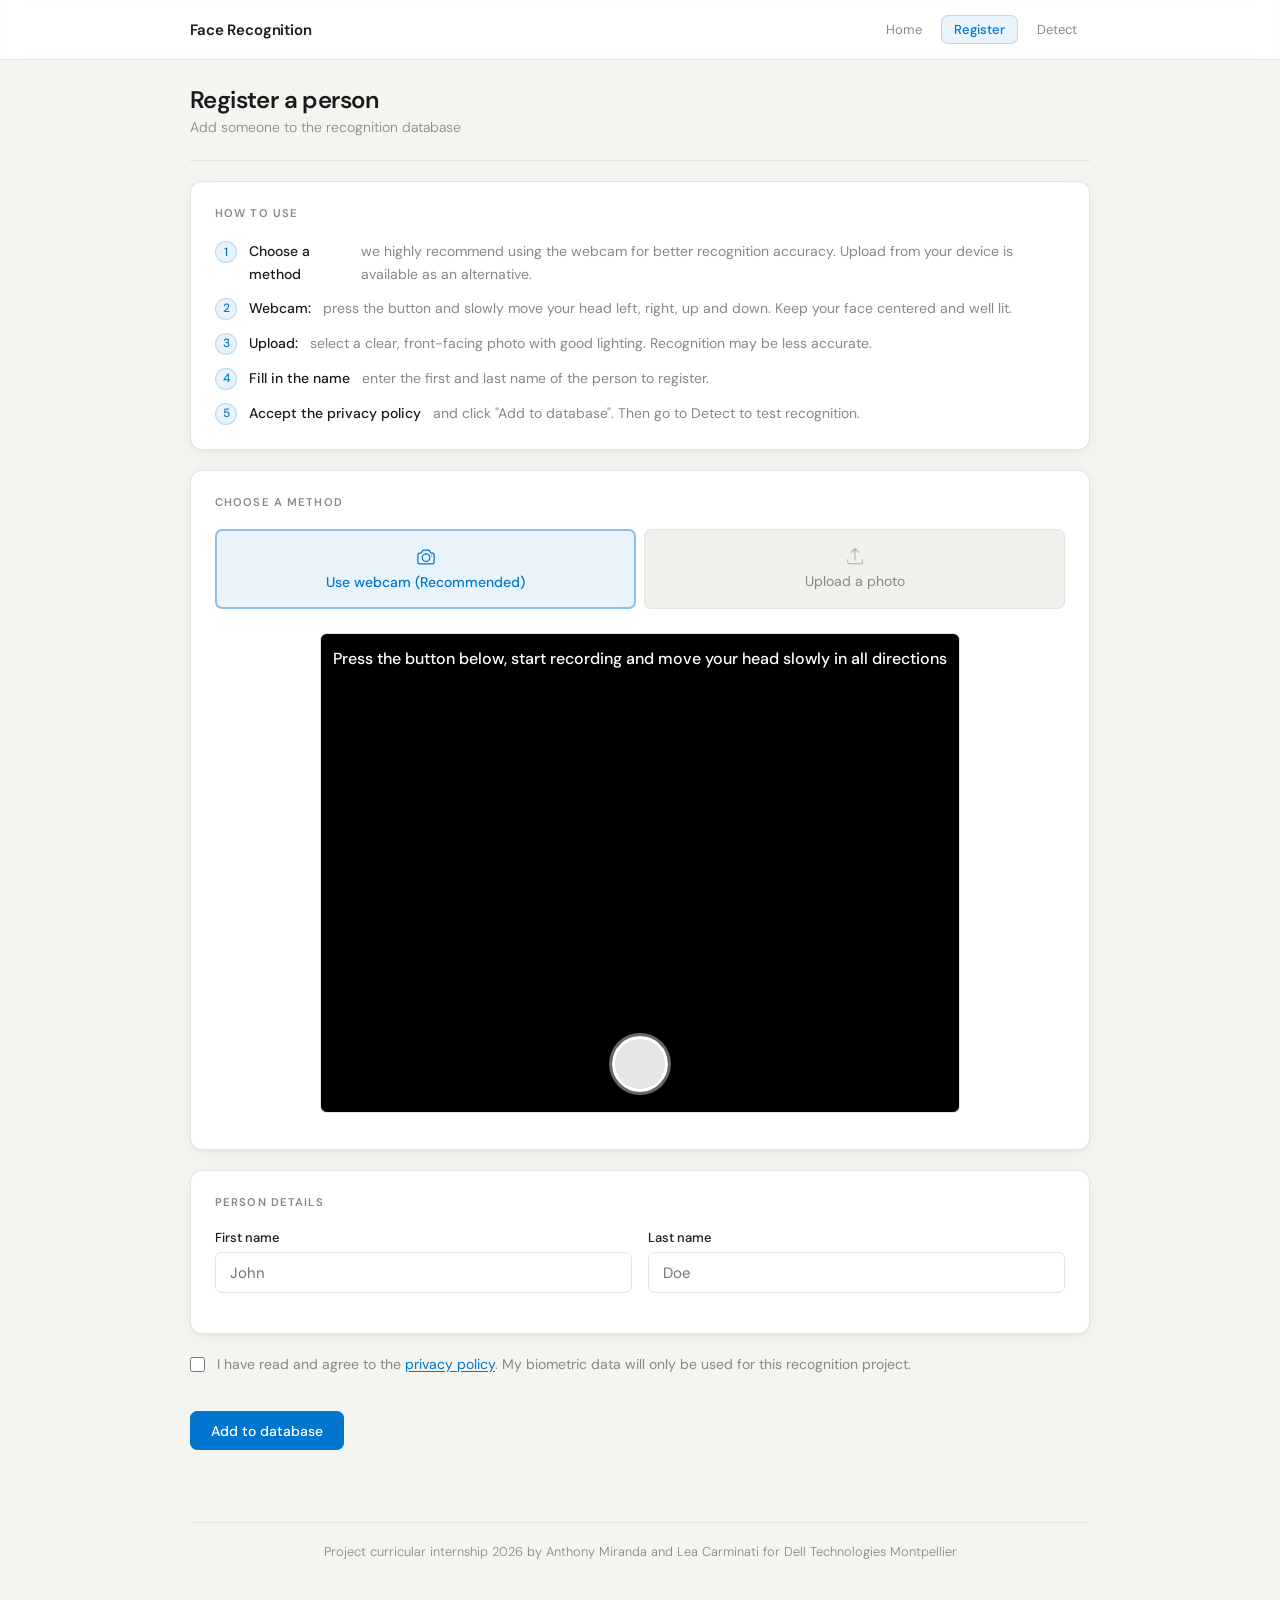
==== commit 5f87f7ed: "more frame sends per person" ====
--- a/siteWeb/index.html
+++ b/siteWeb/index.html
@@ -30,11 +30,11 @@
     <div class="section-card">
         <h2>How to use</h2>
         <ol class="steps-list">
-            <li><strong>Choose a method</strong>use the webcam to take 5 photos, or upload an image from your computer.</li>
-            <li><strong>Webcam:</strong>follow the on-screen instructions (straight ahead, right, left, up, down) for better accuracy.</li>
-            <li><strong>Upload:</strong>select any clear photo of the person's face from your computer.</li>
-            <li><strong>Fill in the name</strong>first and last name of the person to register.</li>
-            <li><strong>Accept the privacy policy</strong>and click "Add to database". Then go to Detect to test recognition.</li>
+            <li><strong>Choose a method</strong>we highly recommend using the webcam for better recognition accuracy. Upload from your device is available as an alternative.</li>
+            <li><strong>Webcam:</strong> press the button and slowly move your head left, right, up and down. Keep your face centered and well lit.</li>
+            <li><strong>Upload:</strong> select a clear, front-facing photo with good lighting. Recognition may be less accurate.</li>
+            <li><strong>Fill in the name</strong> enter the first and last name of the person to register.</li>
+            <li><strong>Accept the privacy policy</strong> and click "Add to database". Then go to Detect to test recognition.</li>
         </ol>
     </div>
 
@@ -45,7 +45,7 @@
         <div class="method-toggle">
             <button class="method-btn active" id="btn-cam" onclick="switchMethod('cam')">
                 <svg width="20" height="20" fill="none" stroke="currentColor" stroke-width="1.5" viewBox="0 0 24 24" aria-hidden="true"><path stroke-linecap="round" stroke-linejoin="round" d="M6.827 6.175A2.31 2.31 0 0 1 5.186 7.23c-.38.054-.757.112-1.134.175C2.999 7.58 2.25 8.507 2.25 9.574V18a2.25 2.25 0 0 0 2.25 2.25h15A2.25 2.25 0 0 0 21.75 18V9.574c0-1.067-.75-1.994-1.802-2.169a47.865 47.865 0 0 0-1.134-.175 2.31 2.31 0 0 1-1.64-1.055l-.822-1.316a2.192 2.192 0 0 0-1.736-1.039 48.774 48.774 0 0 0-5.232 0 2.192 2.192 0 0 0-1.736 1.039l-.821 1.316Z"/><path stroke-linecap="round" stroke-linejoin="round" d="M16.5 12.75a4.5 4.5 0 1 1-9 0 4.5 4.5 0 0 1 9 0ZM18.75 10.5h.008v.008h-.008V10.5Z"/></svg>
-                Use webcam
+                Use webcam  (Recommended)
             </button>
             <button class="method-btn" id="btn-upload" onclick="switchMethod('upload')">
                 <svg width="20" height="20" fill="none" stroke="currentColor" stroke-width="1.5" viewBox="0 0 24 24" aria-hidden="true"><path stroke-linecap="round" stroke-linejoin="round" d="M3 16.5v2.25A2.25 2.25 0 0 0 5.25 21h13.5A2.25 2.25 0 0 0 21 18.75V16.5m-13.5-9L12 3m0 0 4.5 4.5M12 3v13.5"/></svg>
@@ -59,31 +59,24 @@
                 <video id="webcam" autoplay playsinline style="transform: scaleX(-1);"></video>
                 <div class="cam-overlay">
                     <div class="cam-overlay-top">
-                        <p id="instruction" class="cam-instruction-overlay">Look straight ahead</p>
-                        <p id="step" class="cam-step-overlay">Photo 1 / 5</p>
+                        <p class="cam-instruction-overlay">Press the button below, start recording and move your head slowly in all directions</p>
+                        <p class="cam-step-overlay" id="progress"></p>
                     </div>
                     <div class="cam-overlay-bottom">
-                        <button class="btn-capture" onclick="takePicture()" title="Take a picture"></button>
+                        <button class="btn-capture" id="btn-record" onclick="startRecording()"></button>
                     </div>
                 </div>
             </div>
             <canvas id="canvas" style="display:none;"></canvas>
-
-            <div id="photo-grid">
-                <div class="photo-slot" id="slot-0"><img id="preview-0" style="display:none;" /><button class="btn-delete" id="delete-0" onclick="deletePhoto(0)" style="display:none;">✕</button></div>
-                <div class="photo-slot" id="slot-1"><img id="preview-1" style="display:none;" /><button class="btn-delete" id="delete-1" onclick="deletePhoto(1)" style="display:none;">✕</button></div>
-                <div class="photo-slot" id="slot-2"><img id="preview-2" style="display:none;" /><button class="btn-delete" id="delete-2" onclick="deletePhoto(2)" style="display:none;">✕</button></div>
-                <div class="photo-slot" id="slot-3"><img id="preview-3" style="display:none;" /><button class="btn-delete" id="delete-3" onclick="deletePhoto(3)" style="display:none;">✕</button></div>
-                <div class="photo-slot" id="slot-4"><img id="preview-4" style="display:none;" /><button class="btn-delete" id="delete-4" onclick="deletePhoto(4)" style="display:none;">✕</button></div>
-            </div>
+            <p id="progress" style="text-align:center; margin-top:0.75rem; font-weight:500;"></p>
         </div>
 
         <!-- UPLOAD PANEL -->
         <div id="panel-upload" style="display:none;">
             <div class="upload-zone">
                 <svg width="28" height="28" fill="none" stroke="currentColor" stroke-width="1.5" viewBox="0 0 24 24" aria-hidden="true"><path stroke-linecap="round" stroke-linejoin="round" d="m2.25 15.75 5.159-5.159a2.25 2.25 0 0 1 3.182 0l5.159 5.159m-1.5-1.5 1.409-1.409a2.25 2.25 0 0 1 3.182 0l2.909 2.909m-18 3.75h16.5a1.5 1.5 0 0 0 1.5-1.5V6a1.5 1.5 0 0 0-1.5-1.5H3.75A1.5 1.5 0 0 0 2.25 6v12a1.5 1.5 0 0 0 1.5 1.5Zm10.5-11.25h.008v.008h-.008V8.25Zm.375 0a.375.375 0 1 1-.75 0 .375.375 0 0 1 .75 0Z"/></svg>
-                <p class="upload-title">Select a photo from your computer</p>
-                <p class="upload-hint">JPG, PNG — clear face, good lighting</p>
+                <p class="upload-title">Select a photo from your device</p>
+                <p class="upload-hint">JPG, PNG - clear face, good lighting</p>
                 <div class="form-group" style="margin-top: 0.75rem; margin-bottom: 0;">
                     <input type="file" id="photo" accept="image/*" />
                 </div>
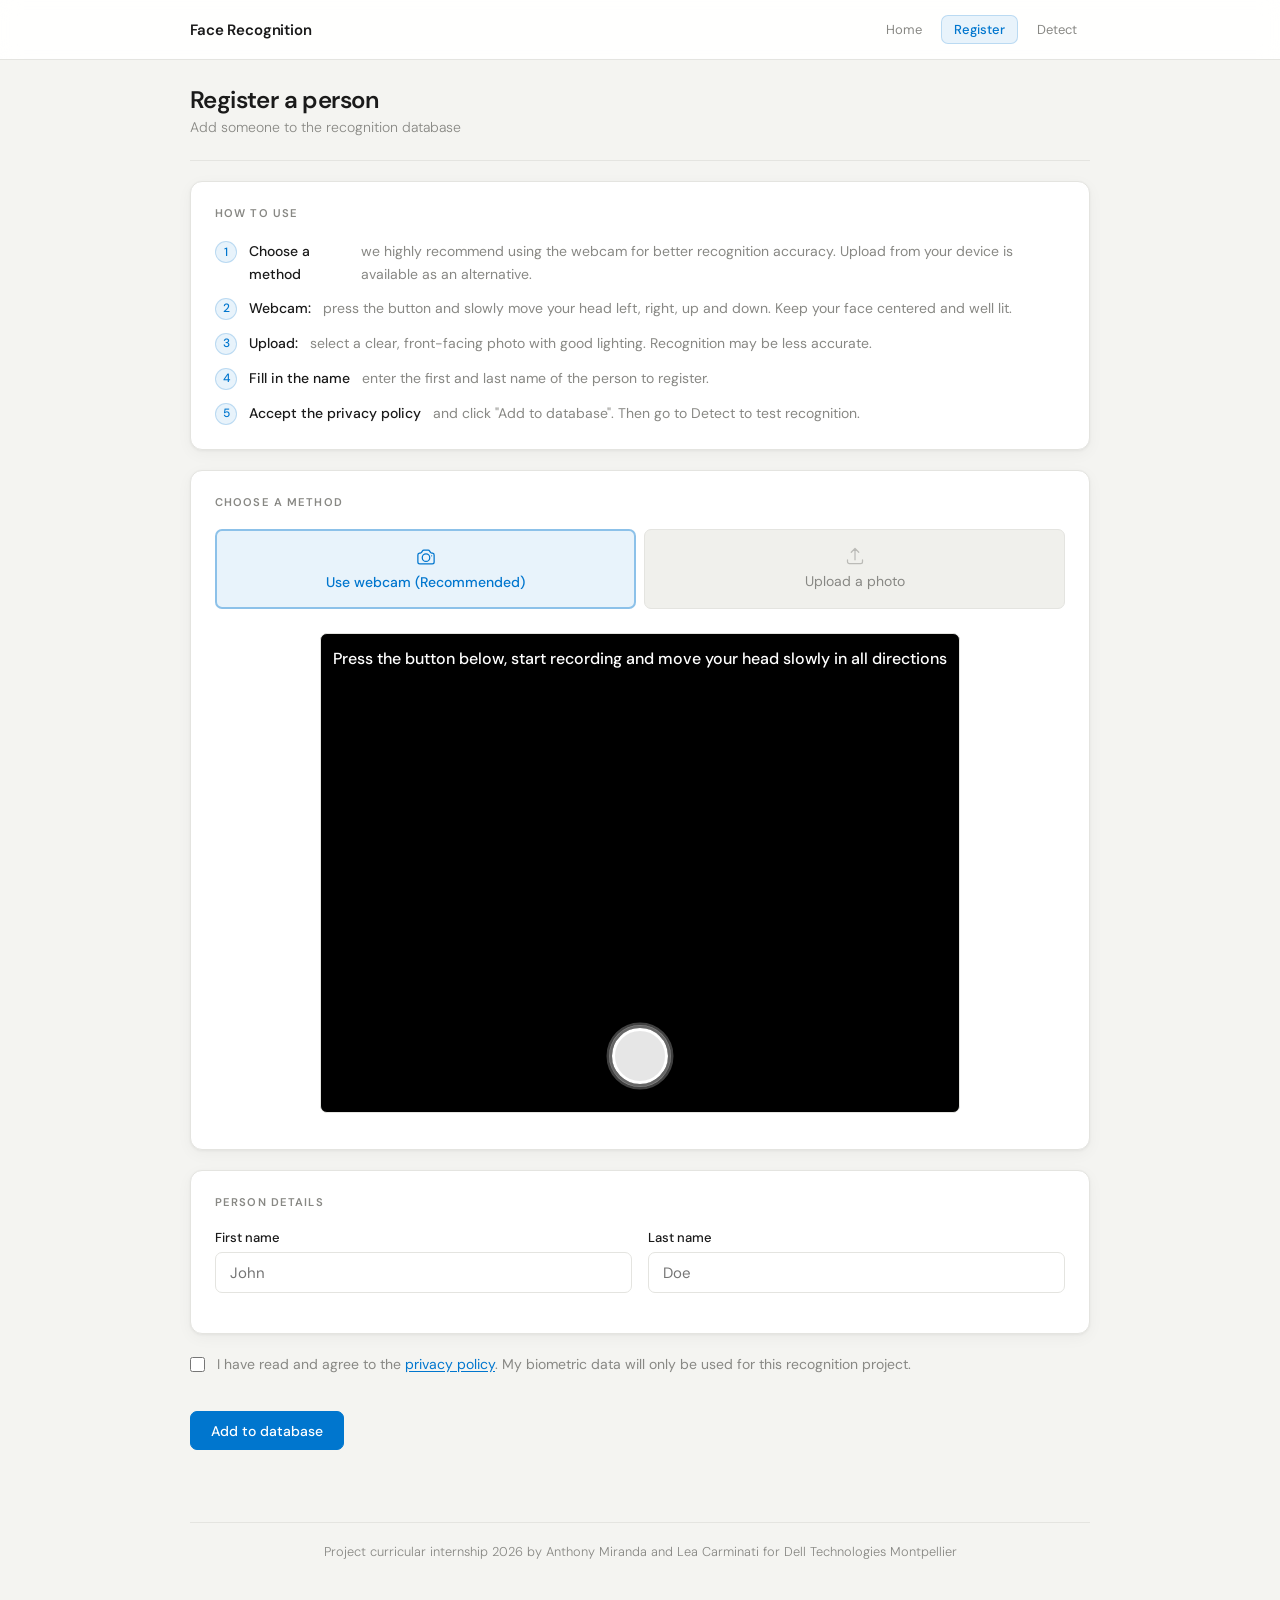
==== commit 59bbbefd: "eval + comments + aesthetics" ====
--- a/siteWeb/index.html
+++ b/siteWeb/index.html
@@ -7,6 +7,12 @@
     <link rel="stylesheet" href="style.css">
 </head>
 <body>
+<style>
+    .btn-capture-wrap { position: relative; width: 72px; height: 72px; display: flex; align-items: center; justify-content: center; }
+.capture-ring { position: absolute; top: 0; left: 0; width: 72px; height: 72px; transform: rotate(-90deg); pointer-events: none; }
+.capture-ring-bg { fill: none; stroke: rgba(255,255,255,0.25); stroke-width: 3; }
+.capture-ring-prog { fill: none; stroke: #0076CE; stroke-width: 3; stroke-linecap: round; stroke-dasharray: 201.06; stroke-dashoffset: 201.06; transition: stroke-dashoffset 0.12s linear; }
+</style>
 
 <nav class="navbar">
     <div class="navbar-inner">
@@ -63,7 +69,13 @@
                         <p class="cam-step-overlay" id="progress"></p>
                     </div>
                     <div class="cam-overlay-bottom">
-                        <button class="btn-capture" id="btn-record" onclick="startRecording()"></button>
+                        <div class="btn-capture-wrap">
+                            <svg class="capture-ring" viewBox="0 0 72 72" aria-hidden="true">
+                                <circle class="capture-ring-bg" cx="36" cy="36" r="32"/>
+                                <circle class="capture-ring-prog" id="capture-ring" cx="36" cy="36" r="32"/>
+                            </svg>
+                            <button class="btn-capture" id="btn-record" onclick="startRecording()"></button>
+                        </div>
                     </div>
                 </div>
             </div>
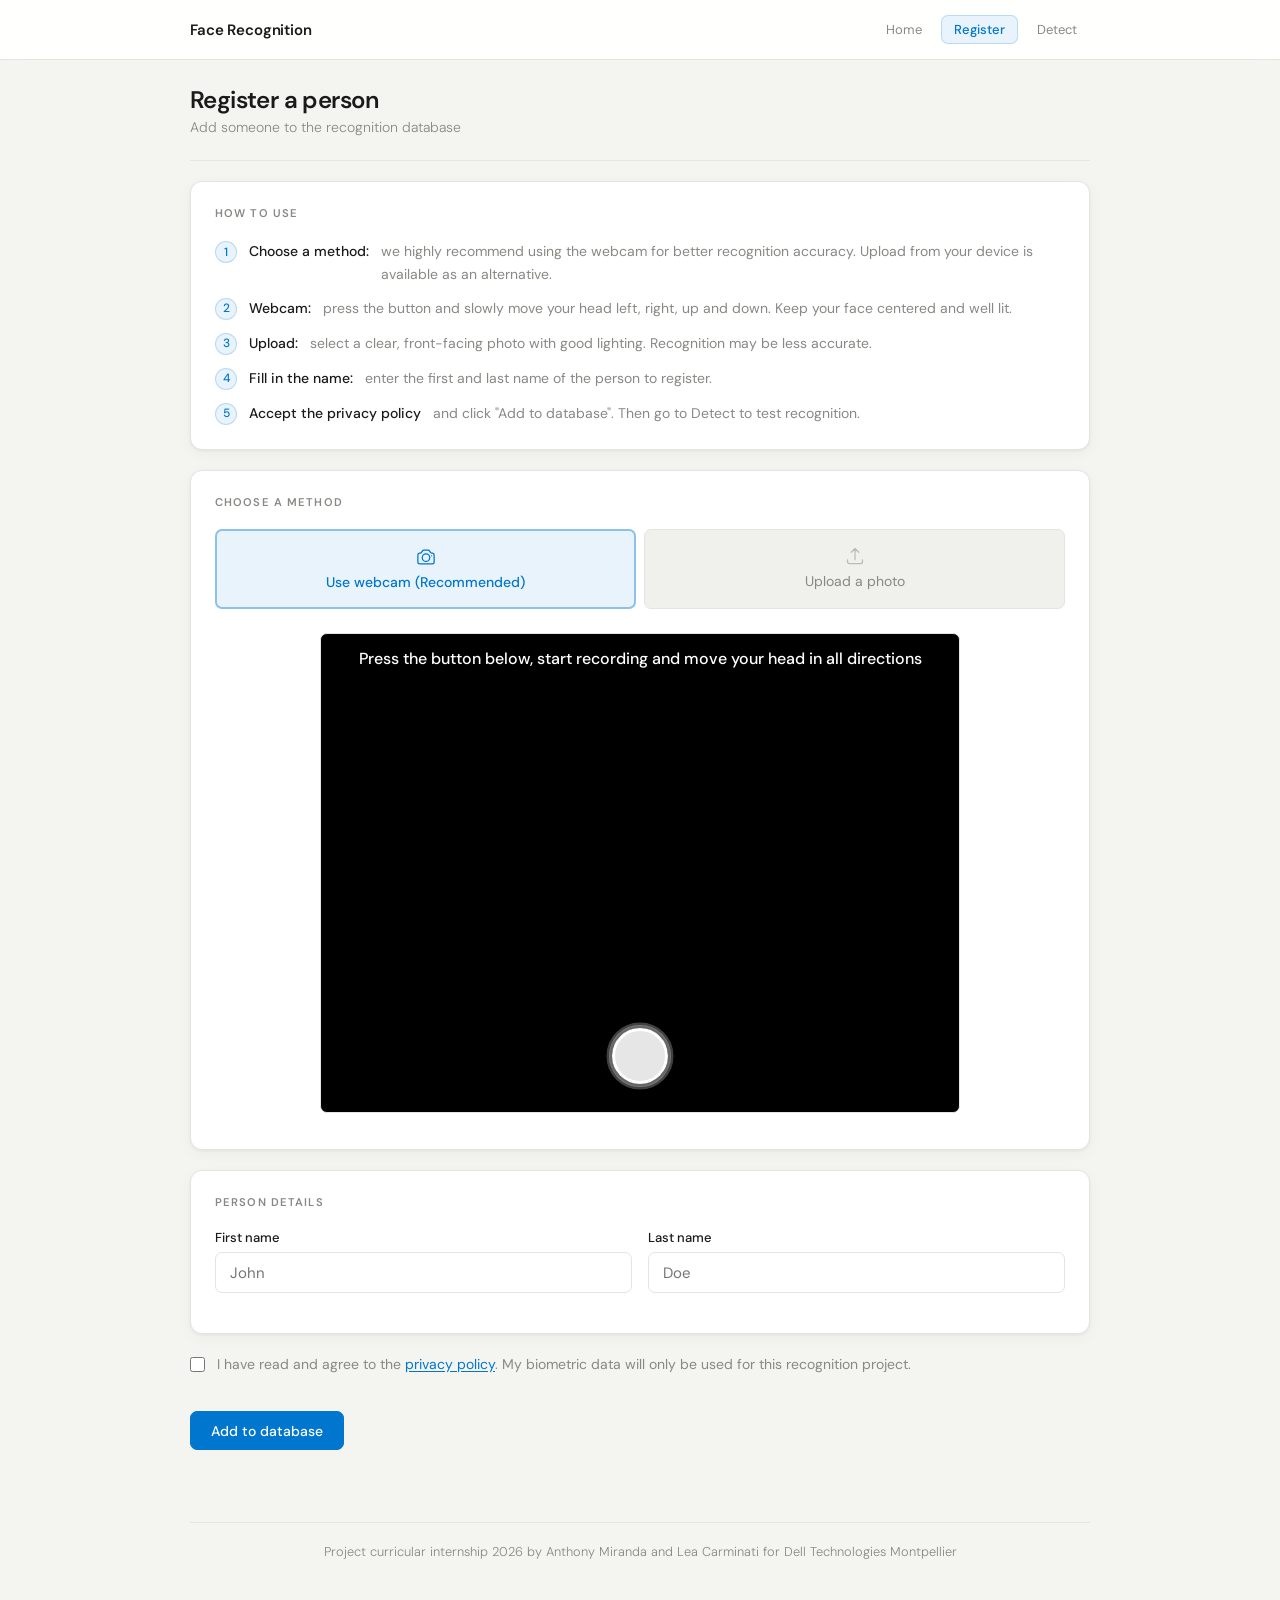
==== commit 2d2e9e58: "modif aesthetics" ====
--- a/siteWeb/index.html
+++ b/siteWeb/index.html
@@ -11,7 +11,20 @@
     .btn-capture-wrap { position: relative; width: 72px; height: 72px; display: flex; align-items: center; justify-content: center; }
 .capture-ring { position: absolute; top: 0; left: 0; width: 72px; height: 72px; transform: rotate(-90deg); pointer-events: none; }
 .capture-ring-bg { fill: none; stroke: rgba(255,255,255,0.25); stroke-width: 3; }
-.capture-ring-prog { fill: none; stroke: #0076CE; stroke-width: 3; stroke-linecap: round; stroke-dasharray: 201.06; stroke-dashoffset: 201.06; transition: stroke-dashoffset 0.12s linear; }
+.capture-ring-prog { fill: none; stroke: #0076CE; stroke-width: 7; stroke-linecap: round; stroke-dasharray: 201.06; stroke-dashoffset: 201.06; transition: stroke-dashoffset 0.12s linear; }
+.steps-list li strong {
+  white-space: nowrap;
+  color: var(--text);
+  font-weight: 500;
+}
+
+#countdown-num {
+    background: rgba(0, 118, 206, 0.5);
+    border: 2px solid rgba(147, 197, 253, 0.8);
+    color: #bfdbfe;
+    padding: 10px 28px;
+    border-radius: 999px;
+}
 </style>
 
 <nav class="navbar">
@@ -36,11 +49,11 @@
     <div class="section-card">
         <h2>How to use</h2>
         <ol class="steps-list">
-            <li><strong>Choose a method</strong>we highly recommend using the webcam for better recognition accuracy. Upload from your device is available as an alternative.</li>
+            <li><strong>Choose a method:</strong> we highly recommend using the webcam for better recognition accuracy. Upload from your device is available as an alternative.</li>
             <li><strong>Webcam:</strong> press the button and slowly move your head left, right, up and down. Keep your face centered and well lit.</li>
             <li><strong>Upload:</strong> select a clear, front-facing photo with good lighting. Recognition may be less accurate.</li>
-            <li><strong>Fill in the name</strong> enter the first and last name of the person to register.</li>
-            <li><strong>Accept the privacy policy</strong> and click "Add to database". Then go to Detect to test recognition.</li>
+            <li><strong>Fill in the name:</strong> enter the first and last name of the person to register.</li>
+            <li><strong>Accept the privacy policy</strong>and click "Add to database". Then go to Detect to test recognition.</li>
         </ol>
     </div>
 
@@ -65,8 +78,12 @@
                 <video id="webcam" autoplay playsinline style="transform: scaleX(-1);"></video>
                 <div class="cam-overlay">
                     <div class="cam-overlay-top">
-                        <p class="cam-instruction-overlay">Press the button below, start recording and move your head slowly in all directions</p>
+                        <p class="cam-instruction-overlay">Press the button below, start recording and move your head in all directions</p>
                         <p class="cam-step-overlay" id="progress"></p>
+                    </div>
+                    <div id="countdown-overlay" style="display:none; position:absolute; inset:0; display:none; align-items:center; justify-content:center; pointer-events:none;">
+                        <span id="countdown-num" style="font-size:120px; font-weight:500; color:white; line-height:1;"></span>
+                        <span id="countdown-msg" style="display:none; background:rgba(0,118,206,0.5); border:2px solid rgba(147,197,253,0.8); color:#bfdbfe; font-size:16px; font-weight:500; padding:10px 28px; border-radius:999px;"></span>
                     </div>
                     <div class="cam-overlay-bottom">
                         <div class="btn-capture-wrap">
--- a/siteWeb/style.css
+++ b/siteWeb/style.css
@@ -315,7 +315,7 @@
 
 .btn-capture:hover {
   background: #fff;
-  transform: scale(1.07);
+  transform: scale(1.04);
 }
 
 .btn-capture:active {
@@ -594,6 +594,12 @@
   margin-bottom: 1rem;
 }
 
+.steps-list li strong {
+  white-space: nowrap;
+  color: var(--text);
+  font-weight: 500;
+}
+
 .home-section {
   display: flex;
   flex-direction: column;
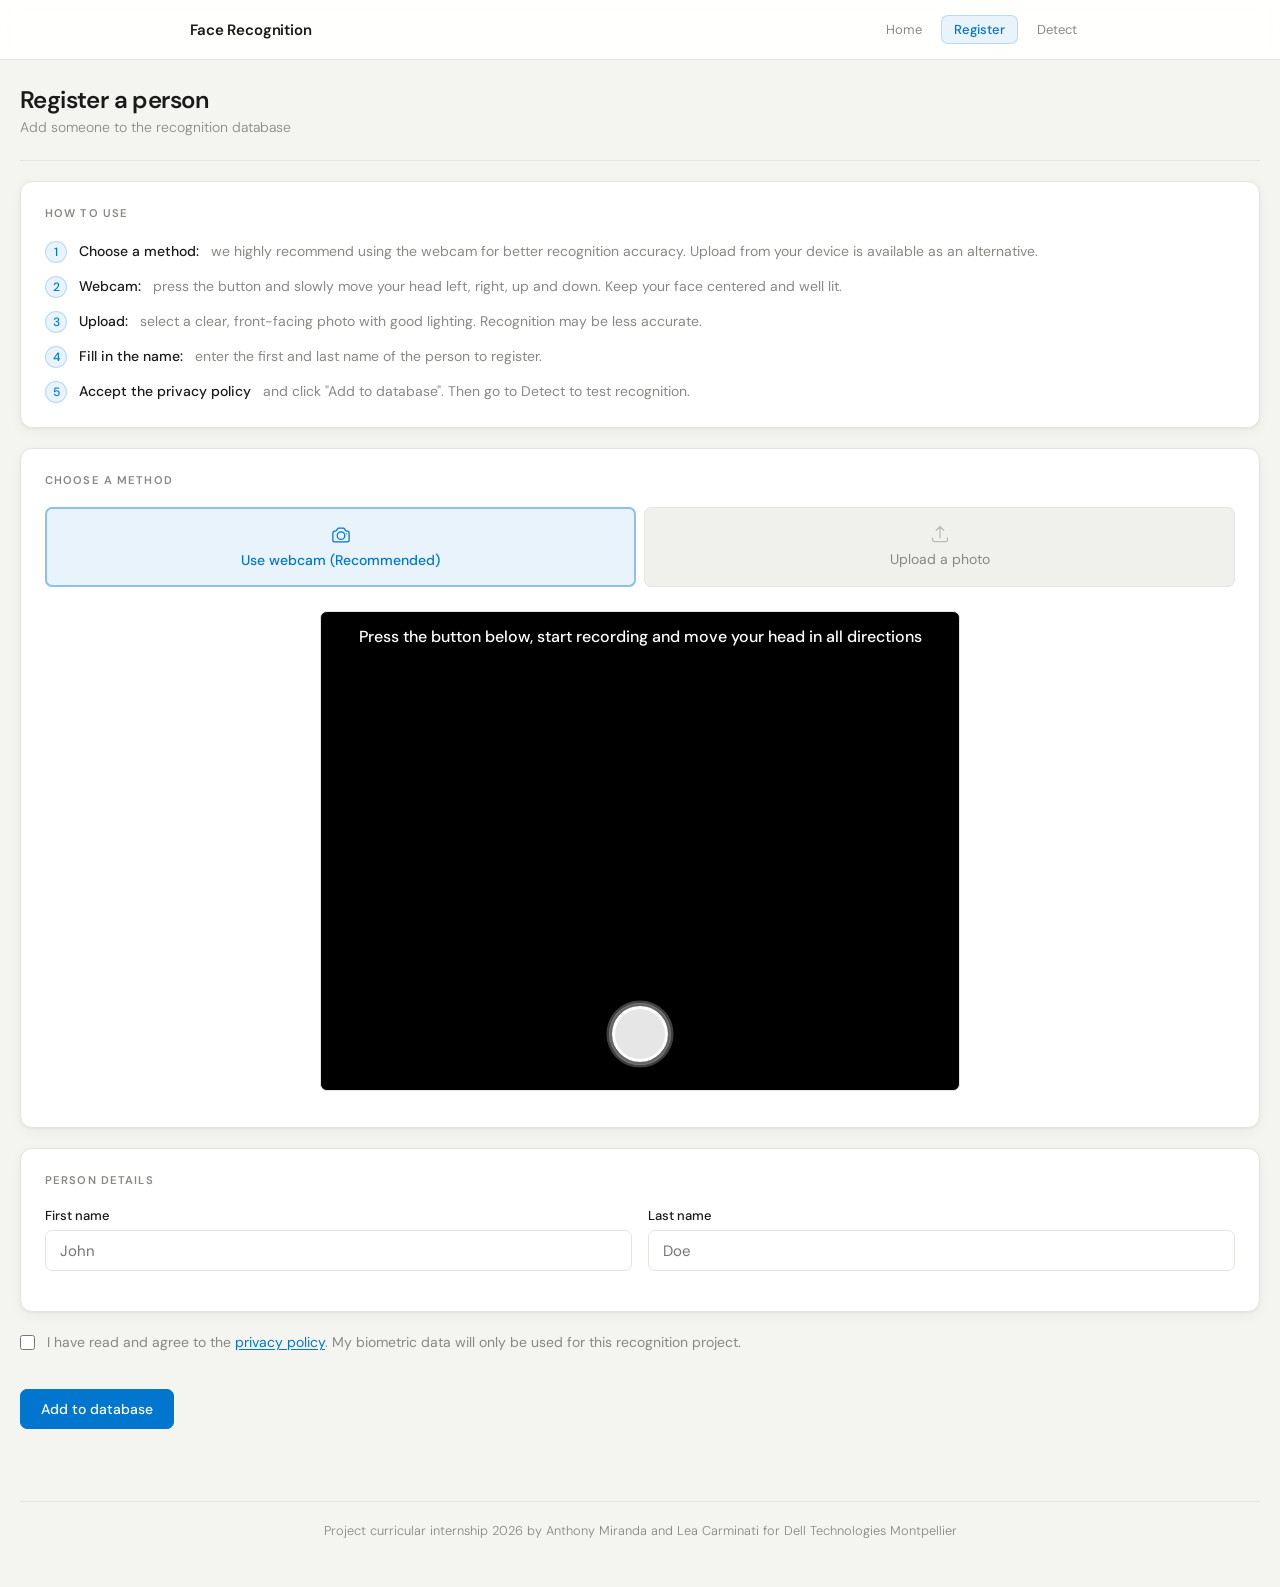
==== commit 9852b764: "video" ====
--- a/siteWeb/index.html
+++ b/siteWeb/index.html
@@ -5,6 +5,9 @@
     <meta name="viewport" content="width=device-width, initial-scale=1.0">
     <title>Face Recognition — Register</title>
     <link rel="stylesheet" href="style.css">
+
+    <script src="navbar.js"></script>
+
 </head>
 <body>
 <style>
--- a/siteWeb/style.css
+++ b/siteWeb/style.css
@@ -1,11 +1,6 @@
-/* ============================================================
-   style.css — Face Recognition App
-   Theme: Clean / Minimal / Professional
-   ============================================================ */
-
 @import url('https://fonts.googleapis.com/css2?family=DM+Sans:ital,opsz,wght@0,9..40,300;0,9..40,400;0,9..40,500;0,9..40,600;1,9..40,300&display=swap');
 
-/* ── Variables ── */
+/* VARIABLES */
 :root {
   --bg:           #f4f4f1;
   --surface:      #ffffff;
@@ -27,11 +22,11 @@
   --navbar-h:     60px;
 }
 
-/* ── Reset ── */
+/*  Reset  */
 *, *::before, *::after { box-sizing: border-box; margin: 0; padding: 0; }
 html { -webkit-font-smoothing: antialiased; }
 
-/* ── Body ── */
+/*  BODY  */
 body {
   font-family: var(--font);
   background: var(--bg);
@@ -45,14 +40,14 @@
 
 /* ── Container ── */
 .container {
-  max-width: 900px;
+  max-width: 1500px;
   margin: 0 auto;
   display: flex;
   flex-direction: column;
   gap: 1.25rem;
 }
 
-/* ── Navbar — sticky ── */
+/* NAVBAR*/
 .navbar {
   position: fixed;
   top: 0;
